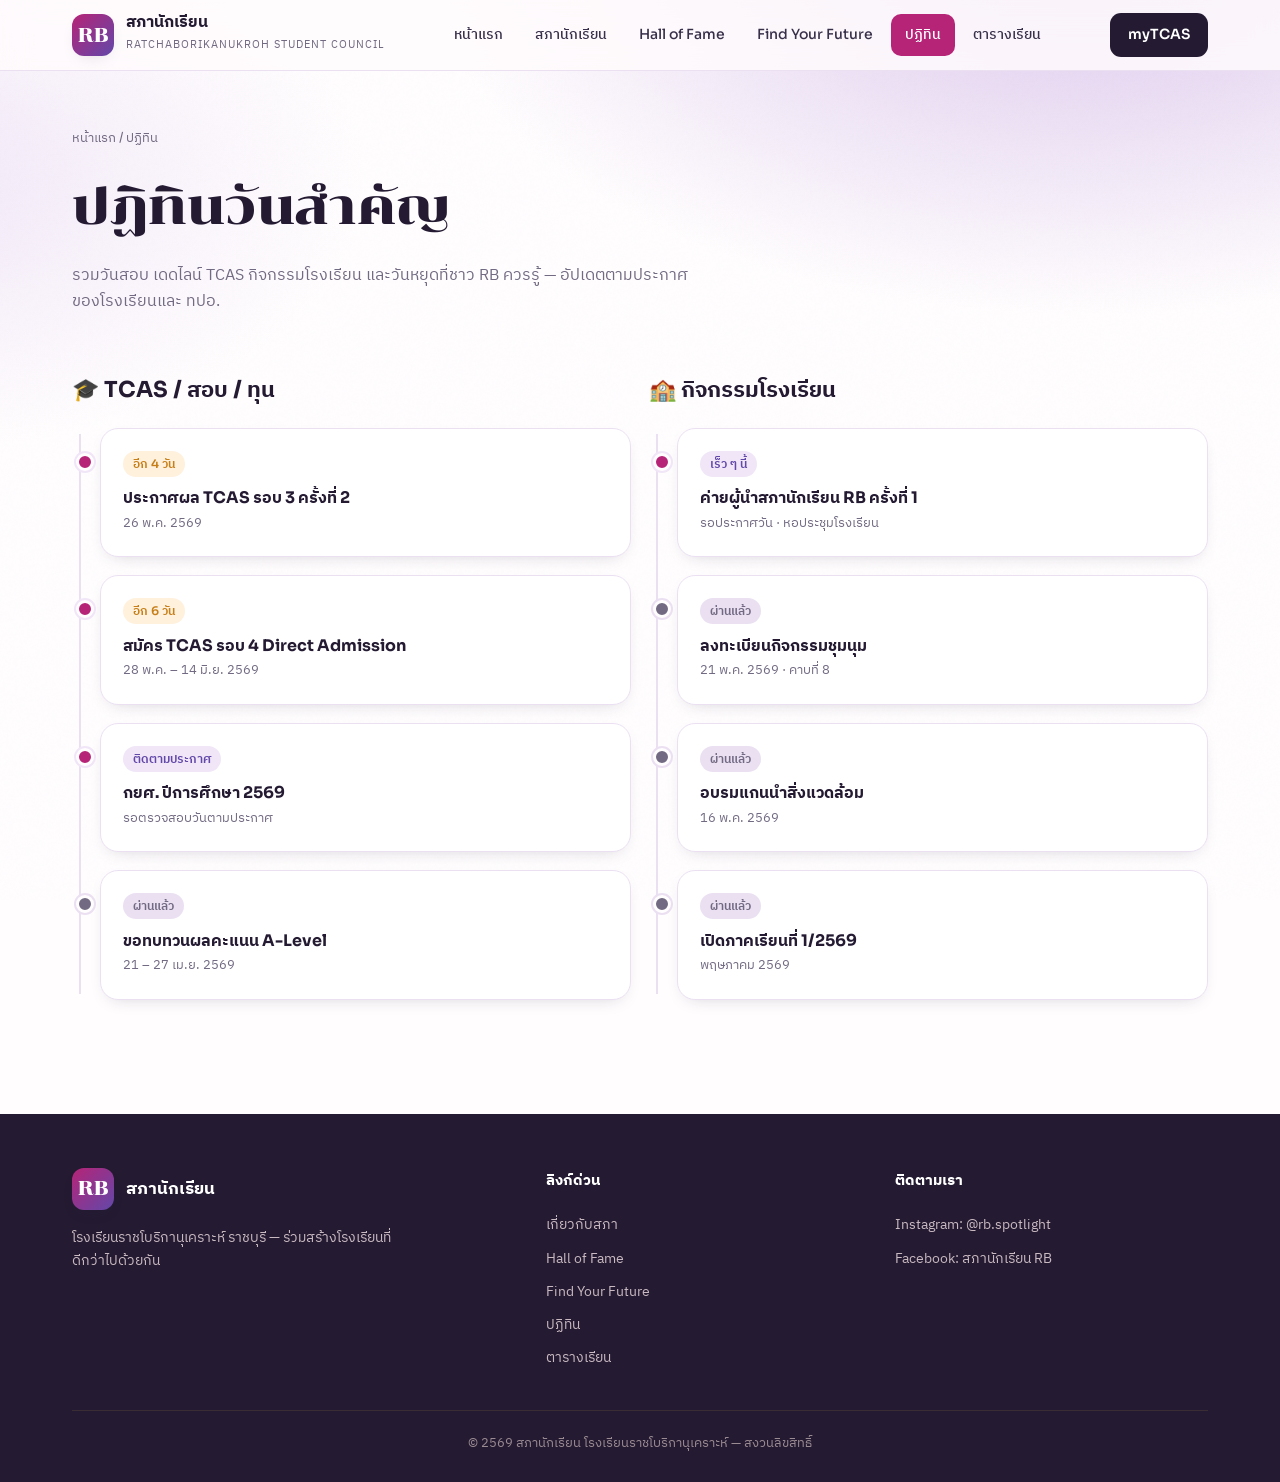
==== calendar.html @ f137696d "Initial commit: RB student council website" ====
<!DOCTYPE html>
<html lang="th">
<head>
<meta charset="UTF-8">
<meta name="viewport" content="width=device-width, initial-scale=1">
<title>ปฏิทิน | Ratchaborikanukroh Student Council</title>
<meta name="description" content="ปฏิทินวันสำคัญ วันสอบ เดดไลน์ TCAS และกิจกรรมโรงเรียนราชโบริกานุเคราะห์">
<link rel="stylesheet" href="css/style.css">
<style>
  .timeline { position: relative; padding-left: 28px; }
  .timeline::before { content:''; position:absolute; left:7px; top:6px; bottom:6px; width:2px; background:var(--line); }
  .tl-item { position: relative; margin-bottom: 18px; }
  .tl-item::before { content:''; position:absolute; left:-25px; top:24px; width:12px; height:12px; border-radius:50%; background:var(--pink); border:3px solid var(--paper); box-shadow:0 0 0 2px var(--pink-soft); }
  .tl-item.done::before { background:var(--grey); box-shadow:0 0 0 2px var(--line); }
  .pill-when { display:inline-block; font-family:var(--head); font-size:12px; font-weight:600; color:var(--pink-deep); background:var(--pink-soft); padding:3px 10px; border-radius:999px; }
  .pill-when.soon { color:var(--gold-deep); background:#FFF1DC; }
  .pill-when.past { color:var(--grey); background:var(--line); }
</style>
</head>
<body>
<div class="bg-grain"></div>

<header class="nav">
  <div class="wrap nav-inner">
    <a href="index.html" class="brand"><div class="brand-logo">RB</div><div class="brand-text"><b>สภานักเรียน</b><span>Ratchaborikanukroh Student Council</span></div></a>
    <nav class="nav-links">
      <a href="index.html">หน้าแรก</a><a href="council.html">สภานักเรียน</a><a href="hall-of-fame.html">Hall of Fame</a><a href="find-your-future.html">Find Your Future</a><a href="calendar.html">ปฏิทิน</a><a href="schedule.html">ตารางเรียน</a>
    </nav>
    <a href="https://student.mytcas.com" target="_blank" class="nav-cta">myTCAS</a>
    <button class="burger" onclick="toggleMenu()" aria-label="menu"><span></span><span></span><span></span></button>
  </div>
  <div class="mobile-menu" id="mobileMenu">
    <a href="index.html">หน้าแรก</a><a href="council.html">สภานักเรียน</a><a href="hall-of-fame.html">Hall of Fame</a><a href="find-your-future.html">Find Your Future</a><a href="calendar.html">ปฏิทิน</a><a href="schedule.html">ตารางเรียน</a>
  </div>
</header>

<section class="page-hero">
  <div class="wrap">
    <div class="crumb reveal"><a href="index.html">หน้าแรก</a> / ปฏิทิน</div>
    <h1 class="reveal">ปฏิทินวันสำคัญ</h1>
    <p class="reveal">รวมวันสอบ เดดไลน์ TCAS กิจกรรมโรงเรียน และวันหยุดที่ชาว RB ควรรู้ — อัปเดตตามประกาศของโรงเรียนและ ทปอ.</p>
  </div>
</section>

<section style="padding-top:24px;">
  <div class="wrap">
    <div class="grid grid-2">
      <!-- TCAS column -->
      <div class="reveal">
        <h2 style="font-family:var(--head);font-size:22px;margin-bottom:20px;color:var(--charcoal);">🎓 TCAS / สอบ / ทุน</h2>
        <div class="timeline">
          <div class="tl-item card"><span class="pill-when soon">อีก 4 วัน</span><h3 style="margin:10px 0 4px;font-family:var(--head);font-size:16px;">ประกาศผล TCAS รอบ 3 ครั้งที่ 2</h3><p style="font-size:13px;color:var(--grey);">26 พ.ค. 2569</p></div>
          <div class="tl-item card"><span class="pill-when soon">อีก 6 วัน</span><h3 style="margin:10px 0 4px;font-family:var(--head);font-size:16px;">สมัคร TCAS รอบ 4 Direct Admission</h3><p style="font-size:13px;color:var(--grey);">28 พ.ค. – 14 มิ.ย. 2569</p></div>
          <div class="tl-item card"><span class="pill-when">ติดตามประกาศ</span><h3 style="margin:10px 0 4px;font-family:var(--head);font-size:16px;">กยศ. ปีการศึกษา 2569</h3><p style="font-size:13px;color:var(--grey);">รอตรวจสอบวันตามประกาศ</p></div>
          <div class="tl-item card done"><span class="pill-when past">ผ่านแล้ว</span><h3 style="margin:10px 0 4px;font-family:var(--head);font-size:16px;">ขอทบทวนผลคะแนน A-Level</h3><p style="font-size:13px;color:var(--grey);">21 – 27 เม.ย. 2569</p></div>
        </div>
      </div>
      <!-- School column -->
      <div class="reveal">
        <h2 style="font-family:var(--head);font-size:22px;margin-bottom:20px;color:var(--charcoal);">🏫 กิจกรรมโรงเรียน</h2>
        <div class="timeline">
          <div class="tl-item card"><span class="pill-when">เร็ว ๆ นี้</span><h3 style="margin:10px 0 4px;font-family:var(--head);font-size:16px;">ค่ายผู้นำสภานักเรียน RB ครั้งที่ 1</h3><p style="font-size:13px;color:var(--grey);">รอประกาศวัน · หอประชุมโรงเรียน</p></div>
          <div class="tl-item card done"><span class="pill-when past">ผ่านแล้ว</span><h3 style="margin:10px 0 4px;font-family:var(--head);font-size:16px;">ลงทะเบียนกิจกรรมชุมนุม</h3><p style="font-size:13px;color:var(--grey);">21 พ.ค. 2569 · คาบที่ 8</p></div>
          <div class="tl-item card done"><span class="pill-when past">ผ่านแล้ว</span><h3 style="margin:10px 0 4px;font-family:var(--head);font-size:16px;">อบรมแกนนำสิ่งแวดล้อม</h3><p style="font-size:13px;color:var(--grey);">16 พ.ค. 2569</p></div>
          <div class="tl-item card done"><span class="pill-when past">ผ่านแล้ว</span><h3 style="margin:10px 0 4px;font-family:var(--head);font-size:16px;">เปิดภาคเรียนที่ 1/2569</h3><p style="font-size:13px;color:var(--grey);">พฤษภาคม 2569</p></div>
        </div>
      </div>
    </div>
  </div>
</section>

<footer class="footer">
  <div class="wrap">
    <div class="footer-grid">
      <div><div class="f-brand"><div class="brand-logo">RB</div><b>สภานักเรียน</b></div><p>โรงเรียนราชโบริกานุเคราะห์ ราชบุรี — ร่วมสร้างโรงเรียนที่ดีกว่าไปด้วยกัน</p></div>
      <div><h4>ลิงก์ด่วน</h4><a href="council.html">เกี่ยวกับสภา</a><a href="hall-of-fame.html">Hall of Fame</a><a href="find-your-future.html">Find Your Future</a><a href="calendar.html">ปฏิทิน</a><a href="schedule.html">ตารางเรียน</a></div>
      <div><h4>ติดตามเรา</h4><a href="https://www.instagram.com/rb.spotlight/" target="_blank">Instagram: @rb.spotlight</a><a href="#">Facebook: สภานักเรียน RB</a></div>
    </div>
    <div class="footer-bottom">© 2569 สภานักเรียน โรงเรียนราชโบริกานุเคราะห์ — สงวนลิขสิทธิ์</div>
  </div>
</footer>

<script src="js/main.js"></script>
</body>
</html>
---- css/style.css ----
/* ============================================================
   RB Student Council — Shared Design System
   Ratchaburi School (โรงเรียนราชโบริกานุเคราะห์ / RB)
   Palette: Pink + Charcoal + Warm white
   ============================================================ */

@import url('https://fonts.googleapis.com/css2?family=IBM+Plex+Sans+Thai:wght@400;500;600;700&family=Chonburi&family=Sora:wght@400;500;600;700;800&display=swap');

:root {
  /* Brand — RB official palette */
  --pink:        #B62477;  /* primary magenta */
  --pink-deep:   #6248A9;  /* deep purple */
  --purple:      #8754AD;  /* mid purple */
  --pink-soft:   #F0E6F7;  /* soft purple tint */
  --pink-tint:   #FAF5FD;  /* lightest purple wash */
  --lilac:       #DCC8EC;  /* soft lilac */
  --charcoal:    #241B33;  /* deep purple-black */
  --ink:         #38304A;
  --grey:        #726A82;
  --line:        #EAE0F2;
  --paper:       #FFFDFE;
  --white:       #FFFFFF;
  --gold:        #FFB048;  /* RB gold */
  --gold-deep:   #C77F1A;

  /* Type */
  --display: 'Chonburi', 'IBM Plex Sans Thai', serif;
  --head:    'Sora', 'IBM Plex Sans Thai', sans-serif;
  --body:    'IBM Plex Sans Thai', 'Sora', sans-serif;

  /* Layout */
  --max:     1180px;
  --radius:  18px;
  --radius-sm: 12px;
  --shadow:  0 14px 40px -18px rgba(98, 72, 169, 0.35);
  --shadow-sm: 0 6px 18px -10px rgba(36, 27, 51, 0.25);
}

* { margin: 0; padding: 0; box-sizing: border-box; }

html { scroll-behavior: smooth; }

body {
  font-family: var(--body);
  color: var(--ink);
  background: var(--paper);
  line-height: 1.65;
  -webkit-font-smoothing: antialiased;
  overflow-x: hidden;
}

a { color: inherit; text-decoration: none; }
img { max-width: 100%; display: block; }

.wrap { width: 100%; max-width: var(--max); margin: 0 auto; padding: 0 22px; }

/* ---------- Decorative background ---------- */
.bg-grain {
  position: fixed; inset: 0; z-index: -2;
  background:
    radial-gradient(1100px 600px at 85% -5%, var(--lilac), transparent 60%),
    radial-gradient(900px 500px at -10% 20%, var(--pink-soft), transparent 55%),
    var(--paper);
}
.bg-grain::after {
  content: ''; position: fixed; inset: 0; z-index: -1; opacity: 0.4;
  background-image: url("data:image/svg+xml,%3Csvg viewBox='0 0 200 200' xmlns='http://www.w3.org/2000/svg'%3E%3Cfilter id='n'%3E%3CfeTurbulence type='fractalNoise' baseFrequency='0.85' numOctaves='3'/%3E%3C/filter%3E%3Crect width='100%25' height='100%25' filter='url(%23n)' opacity='0.035'/%3E%3C/svg%3E");
  pointer-events: none;
}

/* ---------- Header / Nav ---------- */
.nav {
  position: sticky; top: 0; z-index: 100;
  background: rgba(255, 252, 253, 0.82);
  backdrop-filter: blur(14px);
  border-bottom: 1px solid var(--line);
}
.nav-inner {
  display: flex; align-items: center; justify-content: space-between;
  height: 70px;
}
.brand { display: flex; align-items: center; gap: 12px; }
.brand-logo {
  width: 42px; height: 42px; border-radius: 12px;
  background: linear-gradient(135deg, var(--pink), var(--pink-deep));
  display: grid; place-items: center;
  color: #fff; font-family: var(--display); font-size: 20px;
  box-shadow: var(--shadow-sm);
}
.brand-text b { font-family: var(--head); font-weight: 800; font-size: 16px; color: var(--charcoal); display: block; line-height: 1.15; }
.brand-text span { font-size: 11px; color: var(--grey); letter-spacing: 1px; text-transform: uppercase; }

.nav-links { display: flex; align-items: center; gap: 4px; }
.nav-links a {
  font-family: var(--head); font-size: 14px; font-weight: 500;
  padding: 9px 14px; border-radius: 10px; color: var(--ink);
  transition: all .18s ease;
}
.nav-links a:hover { background: var(--pink-soft); color: var(--pink-deep); }
.nav-links a.active { background: var(--pink); color: #fff; }

.nav-cta {
  font-family: var(--head); font-weight: 600; font-size: 14px;
  padding: 10px 18px; border-radius: 11px;
  background: var(--charcoal); color: #fff;
  transition: transform .18s ease, box-shadow .18s ease;
}
.nav-cta:hover { transform: translateY(-2px); box-shadow: var(--shadow-sm); }

.burger { display: none; flex-direction: column; gap: 5px; background: none; border: 0; cursor: pointer; padding: 8px; }
.burger span { width: 24px; height: 2px; background: var(--charcoal); border-radius: 2px; transition: .2s; }

.mobile-menu { display: none; flex-direction: column; gap: 4px; padding: 12px 22px 18px; border-bottom: 1px solid var(--line); background: var(--paper); }
.mobile-menu a { font-family: var(--head); font-weight: 500; padding: 11px 14px; border-radius: 10px; }
.mobile-menu a:hover { background: var(--pink-soft); }
.mobile-menu.open { display: flex; }

/* ---------- Hero ---------- */
.hero { position: relative; padding: 72px 0 56px; }
.eyebrow {
  display: inline-flex; align-items: center; gap: 8px;
  font-family: var(--head); font-size: 12px; font-weight: 600;
  letter-spacing: 1.5px; text-transform: uppercase; color: var(--pink-deep);
  background: var(--pink-soft); padding: 7px 14px; border-radius: 999px;
  margin-bottom: 22px;
}
.eyebrow::before { content: ''; width: 7px; height: 7px; border-radius: 50%; background: var(--pink); }

h1.title {
  font-family: var(--display); font-weight: 400;
  font-size: clamp(34px, 6vw, 62px); line-height: 1.1; color: var(--charcoal);
  letter-spacing: -0.5px; margin-bottom: 20px;
}
h1.title .hl { color: var(--pink-deep); }

.lead { font-size: 17px; color: var(--grey); max-width: 620px; margin-bottom: 30px; }

.btn-row { display: flex; gap: 12px; flex-wrap: wrap; }
.btn {
  font-family: var(--head); font-weight: 600; font-size: 15px;
  padding: 13px 24px; border-radius: 12px; cursor: pointer;
  transition: transform .18s ease, box-shadow .18s ease; border: 0;
  display: inline-flex; align-items: center; gap: 8px;
}
.btn-primary { background: linear-gradient(135deg, var(--pink), var(--pink-deep)); color: #fff; box-shadow: var(--shadow); }
.btn-primary:hover { transform: translateY(-3px); }
.btn-ghost { background: var(--white); color: var(--charcoal); border: 1.5px solid var(--line); }
.btn-ghost:hover { transform: translateY(-3px); border-color: var(--pink); color: var(--pink-deep); }

/* ---------- Stats strip ---------- */
.stats { display: flex; gap: 14px; flex-wrap: wrap; margin-top: 40px; }
.stat {
  flex: 1; min-width: 130px; background: var(--white); border: 1px solid var(--line);
  border-radius: var(--radius-sm); padding: 18px 20px; box-shadow: var(--shadow-sm);
}
.stat b { font-family: var(--head); font-size: 30px; font-weight: 800; color: var(--pink-deep); display: block; }
.stat span { font-size: 13px; color: var(--grey); }

/* ---------- Sections ---------- */
section { padding: 56px 0; }
.sec-head { display: flex; align-items: flex-end; justify-content: space-between; margin-bottom: 28px; gap: 16px; flex-wrap: wrap; }
.sec-head h2 { font-family: var(--head); font-weight: 800; font-size: clamp(24px, 3.5vw, 34px); color: var(--charcoal); letter-spacing: -0.5px; }
.sec-head p { color: var(--grey); font-size: 15px; margin-top: 4px; }
.sec-link { font-family: var(--head); font-weight: 600; font-size: 14px; color: var(--pink-deep); white-space: nowrap; }
.sec-link:hover { text-decoration: underline; }

/* ---------- Cards grid ---------- */
.grid { display: grid; gap: 18px; }
.grid-2 { grid-template-columns: repeat(2, 1fr); }
.grid-3 { grid-template-columns: repeat(3, 1fr); }
.grid-4 { grid-template-columns: repeat(4, 1fr); }

.card {
  background: var(--white); border: 1px solid var(--line); border-radius: var(--radius);
  padding: 22px; box-shadow: var(--shadow-sm);
  transition: transform .2s ease, box-shadow .2s ease, border-color .2s ease;
}
.card:hover { transform: translateY(-5px); box-shadow: var(--shadow); border-color: var(--pink-soft); }

.tag {
  display: inline-block; font-family: var(--head); font-size: 11px; font-weight: 600;
  letter-spacing: .5px; text-transform: uppercase; color: var(--pink-deep);
  background: var(--pink-soft); padding: 4px 10px; border-radius: 999px; margin-bottom: 12px;
}
.tag.gold { color: var(--gold-deep); background: #FFF1DC; }
.card h3 { font-family: var(--head); font-weight: 700; font-size: 18px; color: var(--charcoal); margin-bottom: 8px; line-height: 1.35; }
.card p { font-size: 14px; color: var(--grey); }
.card .date { font-size: 13px; color: var(--pink-deep); font-weight: 600; margin-top: 12px; }

/* ---------- Footer ---------- */
.footer { background: var(--charcoal); color: #E8DDE2; padding: 54px 0 28px; margin-top: 40px; }
.footer-grid { display: grid; grid-template-columns: 1.4fr 1fr 1fr; gap: 36px; }
.footer h4 { font-family: var(--head); font-weight: 700; color: #fff; margin-bottom: 16px; font-size: 15px; }
.footer .f-brand { display: flex; align-items: center; gap: 12px; margin-bottom: 16px; }
.footer .f-brand .brand-logo { background: linear-gradient(135deg, var(--pink), var(--pink-deep)); }
.footer .f-brand b { font-family: var(--head); color: #fff; font-size: 17px; }
.footer p { font-size: 14px; color: #C9B9C0; max-width: 320px; }
.footer a { display: block; font-size: 14px; color: #C9B9C0; padding: 5px 0; transition: color .15s; }
.footer a:hover { color: var(--pink); }
.footer-bottom { border-top: 1px solid #3a2d33; margin-top: 36px; padding-top: 22px; font-size: 13px; color: #9a8a91; text-align: center; }

/* ---------- Reveal animation ---------- */
.reveal { opacity: 0; transform: translateY(22px); transition: opacity .6s ease, transform .6s ease; }
.reveal.in { opacity: 1; transform: none; }

/* ---------- Page header (inner pages) ---------- */
.page-hero { padding: 56px 0 32px; }
.page-hero h1 { font-family: var(--display); font-weight: 400; font-size: clamp(30px, 5vw, 50px); color: var(--charcoal); letter-spacing: -.5px; margin-bottom: 14px; }
.page-hero p { color: var(--grey); font-size: 16px; max-width: 640px; }
.crumb { font-family: var(--head); font-size: 13px; color: var(--grey); margin-bottom: 18px; }
.crumb a:hover { color: var(--pink-deep); }

/* ---------- Responsive ---------- */
@media (max-width: 880px) {
  .nav-links, .nav-cta { display: none; }
  .burger { display: flex; }
  .grid-3, .grid-4 { grid-template-columns: repeat(2, 1fr); }
  .footer-grid { grid-template-columns: 1fr; gap: 28px; }
}
@media (max-width: 560px) {
  .grid-2, .grid-3, .grid-4 { grid-template-columns: 1fr; }
  .hero { padding: 48px 0 36px; }
}
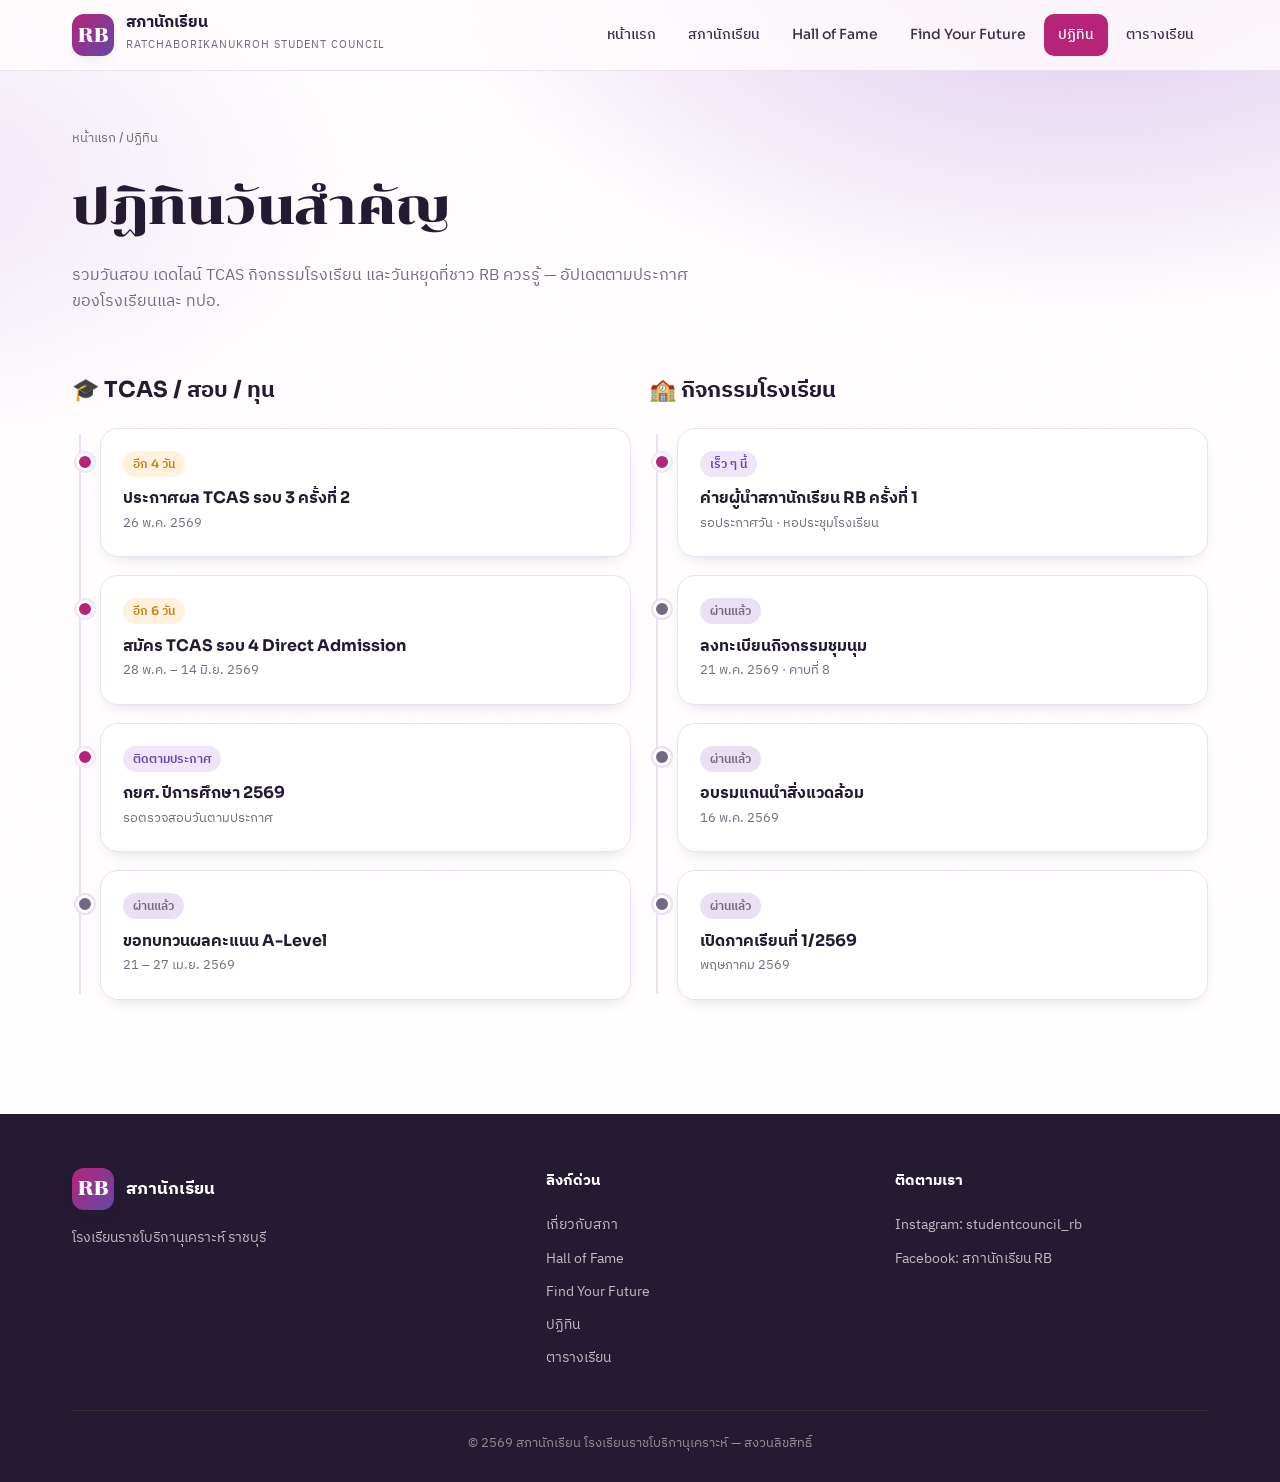
==== commit ccf74f87: "edit all" ====
--- a/calendar.html
+++ b/calendar.html
@@ -26,7 +26,6 @@
     <nav class="nav-links">
       <a href="index.html">หน้าแรก</a><a href="council.html">สภานักเรียน</a><a href="hall-of-fame.html">Hall of Fame</a><a href="find-your-future.html">Find Your Future</a><a href="calendar.html">ปฏิทิน</a><a href="schedule.html">ตารางเรียน</a>
     </nav>
-    <a href="https://student.mytcas.com" target="_blank" class="nav-cta">myTCAS</a>
     <button class="burger" onclick="toggleMenu()" aria-label="menu"><span></span><span></span><span></span></button>
   </div>
   <div class="mobile-menu" id="mobileMenu">
@@ -72,9 +71,9 @@
 <footer class="footer">
   <div class="wrap">
     <div class="footer-grid">
-      <div><div class="f-brand"><div class="brand-logo">RB</div><b>สภานักเรียน</b></div><p>โรงเรียนราชโบริกานุเคราะห์ ราชบุรี — ร่วมสร้างโรงเรียนที่ดีกว่าไปด้วยกัน</p></div>
+      <div><div class="f-brand"><div class="brand-logo">RB</div><b>สภานักเรียน</b></div><p>โรงเรียนราชโบริกานุเคราะห์ ราชบุรี</p></div>
       <div><h4>ลิงก์ด่วน</h4><a href="council.html">เกี่ยวกับสภา</a><a href="hall-of-fame.html">Hall of Fame</a><a href="find-your-future.html">Find Your Future</a><a href="calendar.html">ปฏิทิน</a><a href="schedule.html">ตารางเรียน</a></div>
-      <div><h4>ติดตามเรา</h4><a href="https://www.instagram.com/rb.spotlight/" target="_blank">Instagram: @rb.spotlight</a><a href="#">Facebook: สภานักเรียน RB</a></div>
+      <div><h4>ติดตามเรา</h4><a href="https://www.instagram.com/studentcouncil_rb/" target="_blank">Instagram: studentcouncil_rb</a><a href="https://www.facebook.com/RBStudentCouncil2561" target="_blank">Facebook: สภานักเรียน RB</a></div>
     </div>
     <div class="footer-bottom">© 2569 สภานักเรียน โรงเรียนราชโบริกานุเคราะห์ — สงวนลิขสิทธิ์</div>
   </div>
